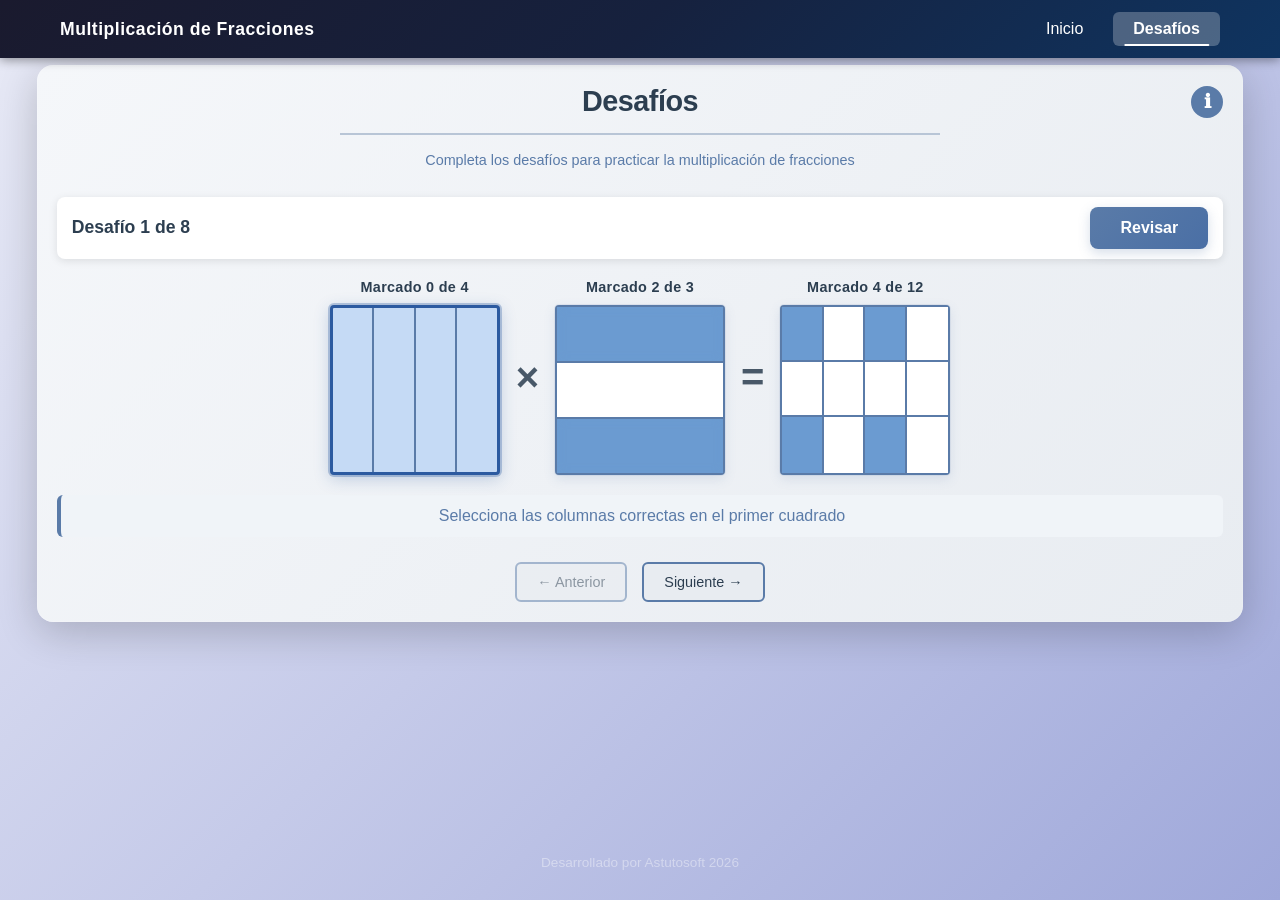
==== desafios.html @ 6903d4b6 "Desafíos: fondo más notorio en cuadro editable; subida de cambios" ====
<!DOCTYPE html>
<html lang="es">
<head>
    <meta charset="UTF-8">
    <meta name="viewport" content="width=device-width, initial-scale=1.0">
    <title>Desafíos - Multiplicación de Fracciones</title>
    <link rel="stylesheet" href="style.css">
</head>
<body class="page-desafios">
    <nav class="main-nav">
        <div class="nav-container">
            <div class="nav-title">Multiplicación de Fracciones</div>
            <div class="nav-links">
                <a href="index.html" class="nav-link">Inicio</a>
                <a href="desafios.html" class="nav-link active">Desafíos</a>
            </div>
        </div>
    </nav>
    <div class="container">
        <div class="header-section">
            <h1>Desafíos</h1>
            <button id="infoBtnDesafios" class="info-icon" aria-label="Instrucciones">ℹ</button>
        </div>
        <hr class="title-divider">
        <p class="brief-instruction">Completa los desafíos para practicar la multiplicación de fracciones</p>
        
        <!-- Modal de instrucciones -->
        <div id="instructionsModalDesafios" class="modal">
            <div class="modal-content">
                <div class="modal-header">
                    <h2>¿Qué hay que hacer?</h2>
                    <button class="close-btn" id="closeModalDesafios">&times;</button>
                </div>
                <div class="modal-body">
                    <p>En cada desafío verás tres cuadros que representan una multiplicación de fracciones. Según el desafío, <strong>solo uno de los cuadros es editable</strong> (se marca con borde más visible y parpadea al inicio).</p>
                    <ol>
                        <li><strong>Si el cuadro editable es el primero o el segundo:</strong> Haz clic en las columnas (primer cuadrado) o en las filas (segundo cuadrado) para marcar las partes que corresponden a la fracción. El cuadro de resultado muestra la respuesta correcta; tú debes elegir las columnas o filas que coincidan con ese resultado.</li>
                        <li><strong>Si el cuadro editable es el resultado:</strong> Los dos primeros cuadros van fijos. Haz clic en las celdas del cuadro resultado para marcar la zona que representa el producto de las fracciones mostradas.</li>
                        <li><strong>Revisar:</strong> Cuando creas que está bien, pulsa el botón «Revisar». Si es correcto verás un mensaje en verde; si no, en rojo. Puedes cambiar la selección y volver a revisar. Usa «Anterior» y «Siguiente» para cambiar de desafío.</li>
                    </ol>
                </div>
            </div>
        </div>
        
        <div class="challenge-info">
            <div class="challenge-counter">Desafío <span id="currentChallenge">1</span> de <span id="totalChallenges">8</span></div>
            <div class="challenge-feedback" id="challengeFeedback"></div>
            <button id="checkAnswer" class="check-btn">Revisar</button>
        </div>
        
        <div class="challenge-content">
            <div class="main-content">
                <table class="multiplication-table">
                    <tr>
                        <!-- Primer cuadrado (columnas) -->
                        <td class="table-cell square-cell">
                            <div class="square-container">
                                <div id="challengeSelection1" class="selection-text">Marcado 0 de 1</div>
                                <div id="challengeSquare1" class="square"></div>
                            </div>
                        </td>
                        
                        <!-- Signo de multiplicación -->
                        <td class="table-cell operator-cell">
                            <div class="operator">×</div>
                        </td>
                        
                        <!-- Segundo cuadrado (filas) -->
                        <td class="table-cell square-cell">
                            <div class="square-container">
                                <div id="challengeSelection2" class="selection-text">Marcado 0 de 1</div>
                                <div id="challengeSquare2" class="square"></div>
                            </div>
                        </td>
                        
                        <!-- Signo igual -->
                        <td class="table-cell operator-cell">
                            <div class="operator">=</div>
                        </td>
                        
                        <!-- Tercer cuadro: resultado (siempre visible) -->
                        <td class="table-cell result-cell">
                            <div class="challenge-result-wrapper">
                                <div id="challengeResultSelection" class="selection-text">Marcado 0 de 0</div>
                                <div id="challengeResultSquare" class="challenge-result-grid"></div>
                            </div>
                        </td>
                    </tr>
                </table>
            </div>
            
            <div class="challenge-instruction" id="challengeInstruction"></div>
            
            <div class="challenge-actions">
                <div class="nav-challenges">
                    <button id="prevChallenge" class="nav-challenge-btn" disabled>← Anterior</button>
                    <button id="nextChallenge" class="nav-challenge-btn">Siguiente →</button>
                </div>
            </div>
        </div>
    </div>
    
    <footer>
        <p>Desarrollado por Astutosoft 2026</p>
    </footer>
    
    <script src="desafios.js"></script>
</body>
</html>
---- style.css ----
* {
    margin: 0;
    padding: 0;
    box-sizing: border-box;
}

body {
    font-family: -apple-system, BlinkMacSystemFont, 'Segoe UI', 'Roboto', 'Oxygen', 'Ubuntu', 'Cantarell', sans-serif;
    background: linear-gradient(135deg, #e8eaf6 0%, #c5cae9 50%, #9fa8da 100%);
    min-height: 100vh;
    display: flex;
    flex-direction: column;
    justify-content: flex-start;
    align-items: center;
    padding: 5px;
    position: relative;
    overflow-y: auto;
}

/* Navegación */
.main-nav {
    position: fixed;
    top: 0;
    left: 0;
    right: 0;
    background: linear-gradient(135deg, #1a1a2e 0%, #16213e 50%, #0f3460 100%);
    box-shadow: 0 2px 10px rgba(0, 0, 0, 0.4);
    z-index: 100;
    padding: 12px 0;
}

.nav-container {
    max-width: 1200px;
    margin: 0 auto;
    display: flex;
    justify-content: space-between;
    align-items: center;
    gap: 20px;
    padding: 0 20px;
}

.nav-title {
    color: white;
    font-size: 1.1em;
    font-weight: 600;
    letter-spacing: 0.5px;
}

.nav-links {
    display: flex;
    gap: 10px;
}

.nav-link {
    color: white;
    text-decoration: none;
    font-weight: 500;
    font-size: 1em;
    padding: 8px 20px;
    border-radius: 6px;
    transition: all 0.3s ease;
    position: relative;
}

.nav-link:hover {
    background-color: rgba(255, 255, 255, 0.15);
    transform: translateY(-2px);
}

.nav-link.active {
    background-color: rgba(255, 255, 255, 0.25);
    font-weight: 600;
}

.nav-link.active::after {
    content: '';
    position: absolute;
    bottom: 0;
    left: 50%;
    transform: translateX(-50%);
    width: 80%;
    height: 2px;
    background-color: white;
    border-radius: 2px;
}

.container {
    background: linear-gradient(135deg, #f5f7fa 0%, #e8ecf1 100%);
    border-radius: 16px;
    padding: 20px;
    box-shadow: 0 10px 40px rgba(0, 0, 0, 0.2), 0 0 0 1px rgba(255, 255, 255, 0.1) inset;
    max-width: 95%;
    width: 100%;
    margin-top: 60px;
    margin-bottom: 20px;
}

/* Estilos para página de desafíos */
.challenge-info {
    display: flex;
    justify-content: space-between;
    align-items: center;
    gap: 15px;
    margin-bottom: 20px;
    padding: 10px 15px;
    background-color: white;
    border-radius: 8px;
    box-shadow: 0 2px 8px rgba(0, 0, 0, 0.1);
}

.challenge-info .check-btn {
    margin-left: auto;
}

.challenge-counter {
    font-size: 1.1em;
    font-weight: 600;
    color: #2c3e50;
}

.challenge-feedback {
    font-size: 0.95em;
    font-weight: 500;
    padding: 8px 15px;
    border-radius: 6px;
    transition: all 0.3s ease;
}

.challenge-feedback.correct {
    background-color: #4caf50;
    color: white;
}

.challenge-feedback.incorrect {
    background-color: #f44336;
    color: white;
}

.challenge-content {
    margin-top: 20px;
}

.challenge-instruction {
    text-align: center;
    font-size: 1em;
    font-weight: 500;
    color: #5a7ba8;
    margin: 20px 0;
    padding: 12px;
    background-color: #f0f4f8;
    border-radius: 6px;
    border-left: 4px solid #5a7ba8;
}

.challenge-actions {
    display: flex;
    flex-direction: column;
    align-items: center;
    gap: 15px;
    margin-top: 25px;
}

.check-btn {
    padding: 12px 30px;
    font-size: 1em;
    background: linear-gradient(135deg, #5a7ba8 0%, #4a6fa5 100%);
    color: white;
    border: none;
    border-radius: 8px;
    cursor: pointer;
    font-weight: 600;
    transition: all 0.3s ease;
    box-shadow: 0 4px 12px rgba(90, 123, 168, 0.25);
}

.check-btn:hover {
    background: linear-gradient(135deg, #4a6fa5 0%, #3d5f8f 100%);
    transform: translateY(-2px);
    box-shadow: 0 6px 16px rgba(90, 123, 168, 0.35);
}

.check-btn:active {
    transform: translateY(0);
}

.nav-challenges {
    display: flex;
    gap: 15px;
}

.nav-challenge-btn {
    padding: 10px 20px;
    font-size: 0.9em;
    background-color: #e8ecf1;
    color: #2c3e50;
    border: 2px solid #5a7ba8;
    border-radius: 6px;
    cursor: pointer;
    font-weight: 500;
    transition: all 0.3s ease;
}

.nav-challenge-btn:hover:not(:disabled) {
    background-color: #5a7ba8;
    color: white;
    transform: translateY(-2px);
}

.nav-challenge-btn:disabled {
    opacity: 0.5;
    cursor: not-allowed;
}

/* En desafíos: dos cuadros fijos y uno editable. Solo el editable se puede clicar. */
.challenge-square-fixed {
    pointer-events: none;
    cursor: default;
}

.challenge-square-editable {
    cursor: pointer;
}

/* Editable square stands out so the user knows which one to interact with */
.page-desafios .challenge-content .square.challenge-square-editable {
    border: 3px solid #2c5aa0;
    box-shadow: 0 0 0 2px rgba(44, 90, 160, 0.3), 0 4px 16px rgba(44, 90, 160, 0.25);
    background-color: #c5daf5;
}
.page-desafios .challenge-content .square.challenge-square-editable:hover {
    box-shadow: 0 0 0 2px rgba(44, 90, 160, 0.4), 0 6px 20px rgba(44, 90, 160, 0.3);
}

/* Blink 5 times when challenge loads so user spots the editable frame */
@keyframes challenge-frame-blink {
    0%, 9%, 19%, 29%, 39%, 49%, 59%, 69%, 79%, 89%, 100% {
        opacity: 1;
        box-shadow: 0 0 0 2px rgba(44, 90, 160, 0.3), 0 4px 16px rgba(44, 90, 160, 0.25);
    }
    4%, 14%, 24%, 34%, 44%, 54%, 64%, 74%, 84%, 94% {
        opacity: 0.65;
        box-shadow: 0 0 0 4px rgba(44, 90, 160, 0.6), 0 4px 20px rgba(44, 90, 160, 0.45);
    }
}

.page-desafios .challenge-content .square.challenge-square-editable.challenge-frame-blink {
    animation: challenge-frame-blink 2s ease-in-out 1;
}

/* Estilos para celdas en desafíos */
.square.grid .cell.correct-answer {
    background-color: #6b9bd1;
    border: 2px solid #5a7ba8;
}

.square.grid .cell.user-selected {
    background-color: #ffb74d;
    border: 2px solid #ffa726;
    box-shadow: inset 0 0 8px rgba(255, 183, 77, 0.4);
}

.square.grid .cell.user-selected.correct-answer {
    background-color: #6b9bd1;
    border: 2px solid #5a7ba8;
}

.header-section {
    position: relative;
    display: flex;
    justify-content: center;
    align-items: center;
    margin-bottom: 15px;
}

h1 {
    text-align: center;
    color: #2c3e50;
    margin: 0;
    font-size: 1.8em;
    font-weight: 600;
    letter-spacing: -0.5px;
}

.info-icon {
    position: absolute;
    right: 0;
    top: 50%;
    transform: translateY(-50%);
    width: 32px;
    height: 32px;
    border-radius: 50%;
    background-color: #5a7ba8;
    color: white;
    border: 2px solid #5a7ba8;
    font-size: 1.2em;
    font-weight: bold;
    cursor: pointer;
    display: flex;
    align-items: center;
    justify-content: center;
    transition: all 0.3s ease;
    line-height: 1;
}

.info-icon:hover {
    background-color: #4a6fa5;
    border-color: #4a6fa5;
    transform: translateY(-50%) scale(1.1);
    box-shadow: 0 4px 8px rgba(90, 123, 168, 0.3);
}

.info-icon:active {
    transform: translateY(-50%) scale(0.95);
}

.title-divider {
    border: none;
    border-top: 2px solid #b8c5d6;
    margin: 0 auto 15px auto;
    width: 80%;
    max-width: 600px;
}

.brief-instruction {
    text-align: center;
    color: #5a7ba8;
    font-size: 0.9em;
    font-weight: 500;
    margin: 0 auto 25px auto;
    max-width: 700px;
    line-height: 1.5;
    padding: 0 20px;
}

/* Modal/Popup */
.modal {
    display: none;
    position: fixed;
    z-index: 1000;
    left: 0;
    top: 0;
    width: 100%;
    height: 100%;
    background-color: rgba(0, 0, 0, 0.5);
    backdrop-filter: blur(4px);
    animation: fadeIn 0.3s ease;
}

.modal.show {
    display: flex;
    align-items: center;
    justify-content: center;
}

.modal-content {
    background-color: white;
    border-radius: 12px;
    box-shadow: 0 10px 40px rgba(0, 0, 0, 0.3);
    max-width: 600px;
    width: 90%;
    max-height: 80vh;
    overflow-y: auto;
    animation: slideDown 0.3s ease;
}

.modal-header {
    display: flex;
    justify-content: space-between;
    align-items: center;
    padding: 20px 25px;
    border-bottom: 2px solid #e8ecf1;
    background: linear-gradient(135deg, #5a7ba8 0%, #4a6fa5 100%);
    border-radius: 12px 12px 0 0;
}

.modal-header h2 {
    margin: 0;
    color: white;
    font-size: 1.5em;
    font-weight: 600;
}

.close-btn {
    background: none;
    border: none;
    color: white;
    font-size: 2em;
    font-weight: bold;
    cursor: pointer;
    line-height: 1;
    padding: 0;
    width: 32px;
    height: 32px;
    display: flex;
    align-items: center;
    justify-content: center;
    border-radius: 50%;
    transition: all 0.2s ease;
}

.close-btn:hover {
    background-color: rgba(255, 255, 255, 0.2);
    transform: rotate(90deg);
}

.modal-body {
    padding: 25px;
    color: #2c3e50;
}

.modal-body p {
    font-size: 1em;
    margin-bottom: 15px;
    font-weight: 500;
    line-height: 1.6;
}

.modal-body ol {
    font-size: 0.95em;
    line-height: 1.8;
    padding-left: 25px;
}

.modal-body li {
    margin-bottom: 12px;
}

.modal-body li strong {
    color: #5a7ba8;
    font-weight: 600;
}

@keyframes fadeIn {
    from {
        opacity: 0;
    }
    to {
        opacity: 1;
    }
}

@keyframes slideDown {
    from {
        transform: translateY(-50px);
        opacity: 0;
    }
    to {
        transform: translateY(0);
        opacity: 1;
    }
}

.main-content {
    display: flex;
    justify-content: center;
    width: 100%;
}

.multiplication-table {
    border-collapse: collapse;
    margin: 0 auto;
    width: auto;
}

.table-cell {
    vertical-align: middle;
    padding: 0 8px;
}

.square-cell {
    vertical-align: top;
}

.operator-cell {
    vertical-align: middle;
    text-align: center;
}

.result-cell {
    vertical-align: top;
}

.square-container {
    display: flex;
    flex-direction: column;
    align-items: center;
    gap: 6px;
}

.selection-text {
    font-size: 0.9em;
    color: #2c3e50;
    font-weight: 600;
    text-align: center;
    margin-bottom: 4px;
    letter-spacing: 0.3px;
}

.square {
    width: 170px;
    height: 170px;
    border: 2.5px solid #5a7ba8;
    background-color: #ffffff;
    position: relative;
    display: flex;
    cursor: pointer;
    box-shadow: 0 4px 12px rgba(90, 123, 168, 0.15), 0 0 0 1px rgba(90, 123, 168, 0.1);
    border-radius: 4px;
    transition: box-shadow 0.3s ease;
}

.square:hover {
    box-shadow: 0 6px 16px rgba(90, 123, 168, 0.2), 0 0 0 1px rgba(90, 123, 168, 0.15);
}

.square.hidden {
    display: none;
}

/* Columnas para el primer cuadrado */
.square.columns {
    flex-direction: row;
}

.square.columns .column {
    flex: 1;
    border-right: 2px solid #5a7ba8;
    display: flex;
    flex-direction: column;
    cursor: pointer;
    transition: all 0.25s ease;
}

.square.columns .column:last-child {
    border-right: none;
}

.square.columns .column.selected {
    background-color: #6b9bd1;
    box-shadow: inset 0 0 10px rgba(107, 155, 209, 0.3);
}

/* Filas para el segundo cuadrado */
.square.rows {
    flex-direction: column;
}

.square.rows .row {
    flex: 1;
    border-bottom: 2px solid #5a7ba8;
    display: flex;
    flex-direction: row;
    cursor: pointer;
    transition: all 0.25s ease;
}

.square.rows .row:last-child {
    border-bottom: none;
}

.square.rows .row.selected {
    background-color: #6b9bd1;
    box-shadow: inset 0 0 10px rgba(107, 155, 209, 0.3);
}

/* Cuadrado resultado (grid) */
.square.grid {
    display: grid;
    grid-template-columns: repeat(var(--cols), 1fr);
    grid-template-rows: repeat(var(--rows), 1fr);
    gap: 2px;
    background-color: #5a7ba8;
    padding: 2px;
    border-radius: 4px;
}

.square.grid .cell {
    background-color: #ffffff;
    cursor: pointer;
    transition: all 0.25s ease;
    border-radius: 2px;
}

.square.grid .cell.selected {
    background-color: #6b9bd1;
    box-shadow: inset 0 0 8px rgba(107, 155, 209, 0.4);
}

.buttons-container {
    display: flex;
    gap: 5px;
    flex-wrap: wrap;
    justify-content: center;
}

.num-btn {
    width: 34px;
    height: 34px;
    border: 2px solid #5a7ba8;
    background-color: #ffffff;
    color: #2c3e50;
    font-size: 0.9em;
    font-weight: 600;
    cursor: pointer;
    border-radius: 6px;
    transition: all 0.25s ease;
    box-shadow: 0 2px 4px rgba(0, 0, 0, 0.08);
}

.num-btn:hover {
    background-color: #f0f4f8;
    transform: translateY(-2px);
    box-shadow: 0 4px 8px rgba(0, 0, 0, 0.12);
}

.num-btn.active {
    background: linear-gradient(135deg, #5a7ba8 0%, #4a6fa5 100%);
    color: white;
    border-color: #4a6fa5;
    box-shadow: 0 4px 12px rgba(90, 123, 168, 0.3);
}

.operator {
    font-size: 2.5em;
    color: #2c3e50;
    font-weight: 600;
    margin: 0;
    opacity: 0.85;
    line-height: 1;
}

.info-text {
    font-size: 0.8em;
    color: #5a7ba8;
    font-weight: 500;
    text-align: center;
    margin: 5px 0;
    white-space: nowrap;
    letter-spacing: 0.3px;
}

.result-container {
    display: flex;
    flex-direction: column;
    align-items: center;
    gap: 6px;
    position: relative;
}

.result-text-btn {
    font-size: 0.75em;
    color: #5a7ba8;
    background: none;
    border: none;
    cursor: pointer;
    font-weight: 500;
    padding: 4px 8px;
    margin-bottom: 4px;
    text-decoration: underline;
    transition: all 0.2s ease;
    letter-spacing: 0.2px;
}

.result-text-btn:hover {
    color: #4a6fa5;
    text-decoration: none;
}

.result-text-btn:active {
    opacity: 0.7;
}

.result-placeholder {
    background-color: #d4dde8 !important;
    border: 2.5px solid #b8c5d6 !important;
    cursor: not-allowed;
    opacity: 0.6;
    width: 170px !important;
    height: 170px !important;
    min-height: 170px !important;
}

.result-container.showing-result {
    align-items: center;
}

.result-container.showing-result .result-text-btn {
    display: none !important;
}

.result-container.showing-result .result-placeholder {
    display: none !important;
}

.result-container.showing-result .square.grid {
    display: grid !important;
    margin-top: 0;
}

.result-container:not(.showing-result) .square.grid {
    display: none !important;
}

/* ========== Página Desafíos: CSS propio para cuadros, celdas y selecciones (mismo color, reglas distintas a Inicio) ========== */
.page-desafios .challenge-content .square {
    width: 170px;
    height: 170px;
    border: 2.5px solid #5a7ba8;
    background-color: #ffffff;
    position: relative;
    display: flex;
    cursor: pointer;
    box-shadow: 0 4px 12px rgba(90, 123, 168, 0.15), 0 0 0 1px rgba(90, 123, 168, 0.1);
    border-radius: 4px;
    transition: box-shadow 0.3s ease;
}

.page-desafios .challenge-content .square:hover {
    box-shadow: 0 6px 16px rgba(90, 123, 168, 0.2), 0 0 0 1px rgba(90, 123, 168, 0.15);
}

.page-desafios .challenge-content .square.columns .column {
    flex: 1;
    border-right: 2px solid #5a7ba8;
    display: flex;
    flex-direction: column;
    cursor: pointer;
    transition: all 0.25s ease;
}

.page-desafios .challenge-content .square.columns .column:last-child {
    border-right: none;
}

.page-desafios .challenge-content .square.columns .column.selected {
    background-color: #6b9bd1;
    box-shadow: inset 0 0 10px rgba(107, 155, 209, 0.3);
}

.page-desafios .challenge-content .square.rows .row {
    flex: 1;
    border-bottom: 2px solid #5a7ba8;
    display: flex;
    flex-direction: row;
    cursor: pointer;
    transition: all 0.25s ease;
}

.page-desafios .challenge-content .square.rows .row:last-child {
    border-bottom: none;
}

.page-desafios .challenge-content .square.rows .row.selected {
    background-color: #6b9bd1;
    box-shadow: inset 0 0 10px rgba(107, 155, 209, 0.3);
}

/* Cuadro de resultado en desafíos: mismo aspecto que los otros dos cuadros */
.challenge-result-wrapper {
    display: flex;
    flex-direction: column;
    align-items: center;
    gap: 6px;
}

.challenge-result-grid {
    width: 170px;
    height: 170px;
    display: grid;
    grid-template-columns: repeat(var(--cols), 1fr);
    grid-template-rows: repeat(var(--rows), 1fr);
    border: 2.5px solid #5a7ba8;
    background-color: #ffffff;
    border-radius: 4px;
    box-shadow: 0 4px 12px rgba(90, 123, 168, 0.15), 0 0 0 1px rgba(90, 123, 168, 0.1);
    pointer-events: none;
}

.challenge-result-cell {
    background-color: #ffffff;
    border-right: 2px solid #5a7ba8;
    border-bottom: 2px solid #5a7ba8;
}

.challenge-result-cell.cell-last-col {
    border-right: none;
}

.challenge-result-cell.cell-last-row {
    border-bottom: none;
}

.challenge-result-cell.challenge-result-cell-marked {
    background-color: #6b9bd1;
}

/* Cuando el cuadro resultado es editable (desafío type 'result') */
.challenge-result-wrapper.challenge-result-editable .challenge-result-grid {
    border: 3px solid #2c5aa0;
    box-shadow: 0 0 0 2px rgba(44, 90, 160, 0.3), 0 4px 16px rgba(44, 90, 160, 0.25);
    background-color: #c5daf5;
    cursor: pointer;
}

.challenge-result-wrapper.challenge-result-editable .challenge-result-grid:hover {
    box-shadow: 0 0 0 2px rgba(44, 90, 160, 0.4), 0 6px 20px rgba(44, 90, 160, 0.3);
}

.page-desafios .challenge-result-grid.challenge-frame-blink {
    animation: challenge-frame-blink 2s ease-in-out 1;
}

.page-desafios .challenge-content .square.challenge-square-fixed {
    pointer-events: none;
    cursor: default;
}

.result-container:not(.showing-result) .result-placeholder {
    display: flex !important;
}

.result-container.showing-result #resultSelection {
    display: block !important;
}

#resultSquare.hidden {
    display: none !important;
}

#resultSelection.hidden {
    display: none !important;
}

footer {
    text-align: center;
    position: absolute;
    bottom: 20px;
    left: 0;
    right: 0;
    width: 100%;
    padding: 10px 0;
}

footer p {
    color: rgba(255, 255, 255, 0.4);
    font-size: 0.85em;
    font-weight: 400;
}

@media (max-width: 1000px) {
    .multiplication-table {
        display: block;
    }
    
    .multiplication-table tr {
        display: flex;
        flex-direction: column;
        align-items: center;
    }
    
    .table-cell {
        display: block;
        padding: 10px 0;
    }
    
    .operator {
        transform: rotate(90deg);
        margin: 10px 0;
    }
    
    .info-text {
        margin: 6px 0;
    }
    
    .result-text-btn {
        margin-bottom: 6px;
    }
    
    .square {
        width: 160px;
        height: 160px;
    }
    
    h1 {
        font-size: 1.5em;
    }
    
    .container {
        max-width: 100%;
        padding: 20px;
    }
}
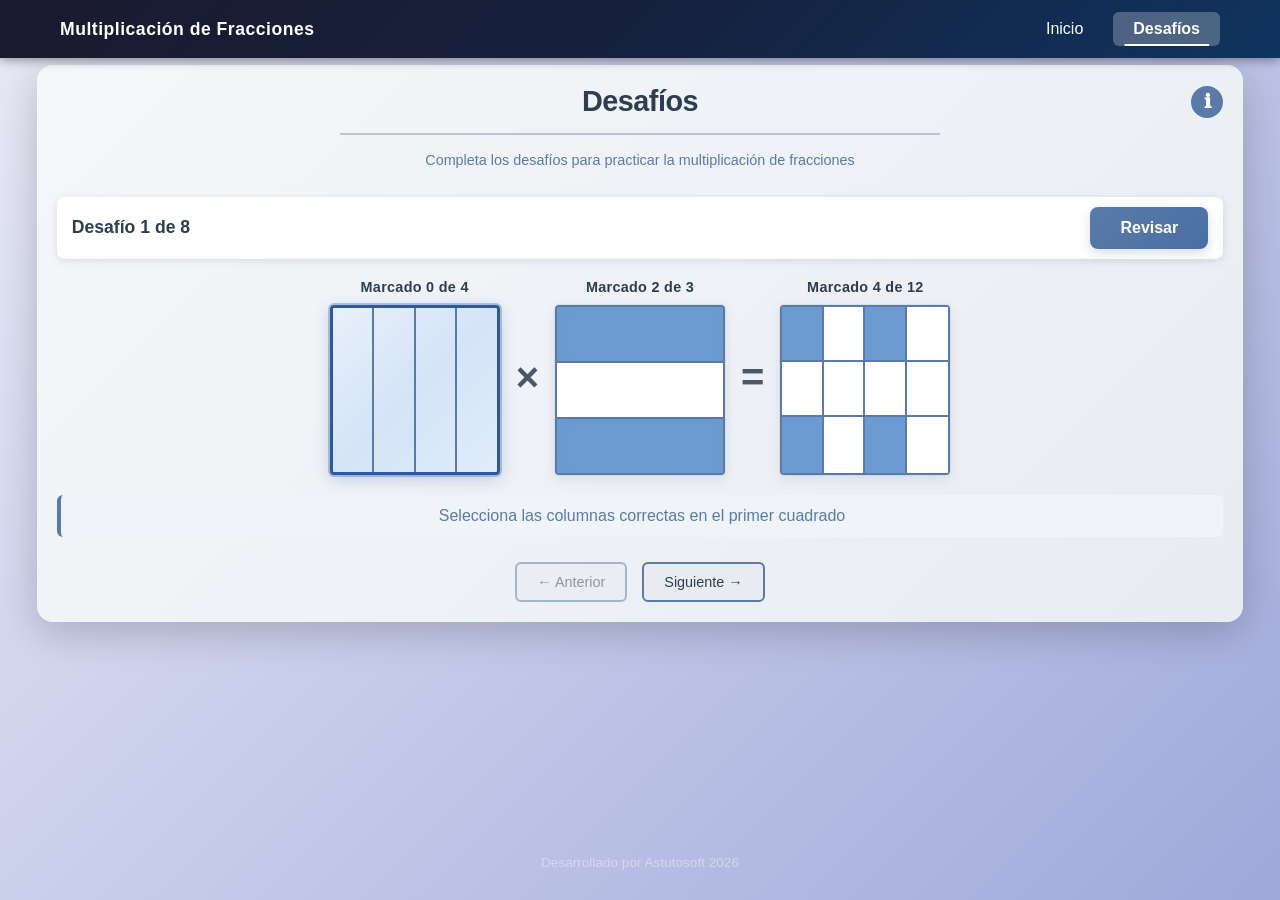
==== commit ddd0dfaa: "Meta description, mensaje incorrecto corto, responsive barra y cuadros; fondo editable con degradado" ====
--- a/desafios.html
+++ b/desafios.html
@@ -3,6 +3,7 @@
 <head>
     <meta charset="UTF-8">
     <meta name="viewport" content="width=device-width, initial-scale=1.0">
+    <meta name="description" content="Practica la multiplicación de fracciones con 8 desafíos: marca columnas, filas o el resultado según el reto y revisa si es correcto.">
     <title>Desafíos - Multiplicación de Fracciones</title>
     <link rel="stylesheet" href="style.css">
 </head>
--- a/style.css
+++ b/style.css
@@ -225,7 +225,7 @@
 .page-desafios .challenge-content .square.challenge-square-editable {
     border: 3px solid #2c5aa0;
     box-shadow: 0 0 0 2px rgba(44, 90, 160, 0.3), 0 4px 16px rgba(44, 90, 160, 0.25);
-    background-color: #c5daf5;
+    background: linear-gradient(135deg, #e8f0fa 0%, #d4e4f7 50%, #e0ecf9 100%);
 }
 .page-desafios .challenge-content .square.challenge-square-editable:hover {
     box-shadow: 0 0 0 2px rgba(44, 90, 160, 0.4), 0 6px 20px rgba(44, 90, 160, 0.3);
@@ -798,7 +798,7 @@
 .challenge-result-wrapper.challenge-result-editable .challenge-result-grid {
     border: 3px solid #2c5aa0;
     box-shadow: 0 0 0 2px rgba(44, 90, 160, 0.3), 0 4px 16px rgba(44, 90, 160, 0.25);
-    background-color: #c5daf5;
+    background: linear-gradient(135deg, #e8f0fa 0%, #d4e4f7 50%, #e0ecf9 100%);
     cursor: pointer;
 }
 
@@ -889,4 +889,57 @@
         max-width: 100%;
         padding: 20px;
     }
-}
+    
+    .challenge-result-grid {
+        width: 160px !important;
+        height: 160px !important;
+    }
+    
+    .page-desafios .challenge-content .square {
+        width: 160px !important;
+        height: 160px !important;
+    }
+}
+
+@media (max-width: 600px) {
+    .challenge-info {
+        flex-wrap: wrap;
+        gap: 10px;
+        padding: 10px 12px;
+    }
+    
+    .challenge-counter {
+        font-size: 0.95em;
+        width: 100%;
+        text-align: center;
+    }
+    
+    .challenge-feedback {
+        font-size: 0.9em;
+        padding: 6px 12px;
+        text-align: center;
+        order: 3;
+        width: 100%;
+    }
+    
+    .challenge-info .check-btn {
+        margin-left: 0;
+        width: 100%;
+        order: 2;
+    }
+    
+    .square,
+    .challenge-result-grid {
+        width: 140px !important;
+        height: 140px !important;
+    }
+    
+    .page-desafios .challenge-content .square {
+        width: 140px !important;
+        height: 140px !important;
+    }
+    
+    .selection-text {
+        font-size: 0.85em;
+    }
+}
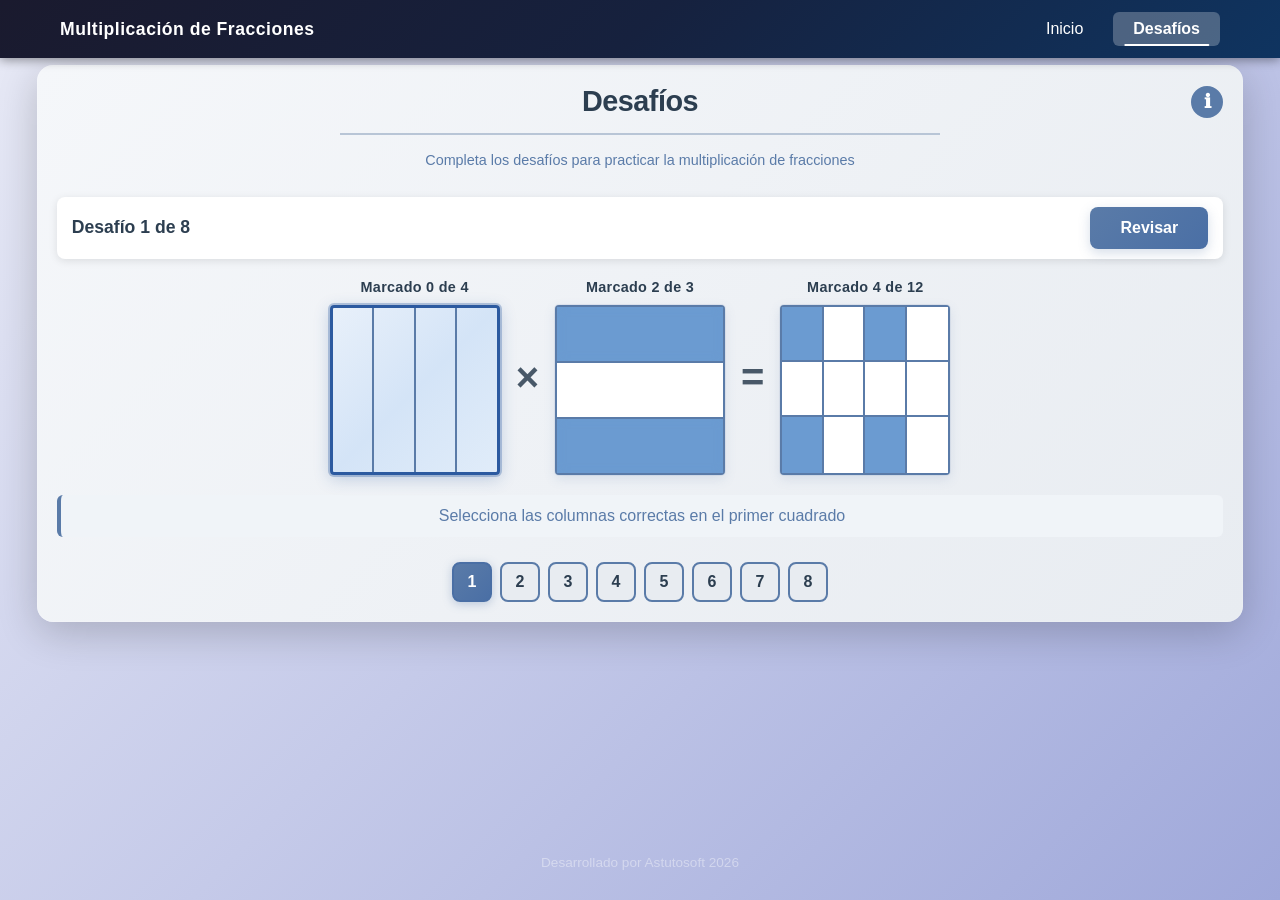
==== commit 61cef12a: "Desafíos: botones numerados 1-8, botón Siguiente desafío al acertar" ====
--- a/desafios.html
+++ b/desafios.html
@@ -45,7 +45,10 @@
         
         <div class="challenge-info">
             <div class="challenge-counter">Desafío <span id="currentChallenge">1</span> de <span id="totalChallenges">8</span></div>
-            <div class="challenge-feedback" id="challengeFeedback"></div>
+            <div class="challenge-feedback-wrap">
+                <div class="challenge-feedback" id="challengeFeedback"></div>
+                <button id="nextAfterCorrect" class="next-after-correct-btn" style="display: none;">Siguiente desafío →</button>
+            </div>
             <button id="checkAnswer" class="check-btn">Revisar</button>
         </div>
         
@@ -93,10 +96,7 @@
             <div class="challenge-instruction" id="challengeInstruction"></div>
             
             <div class="challenge-actions">
-                <div class="nav-challenges">
-                    <button id="prevChallenge" class="nav-challenge-btn" disabled>← Anterior</button>
-                    <button id="nextChallenge" class="nav-challenge-btn">Siguiente →</button>
-                </div>
+                <div id="challengeNavNumbers" class="challenge-nav-numbers"></div>
             </div>
         </div>
     </div>
--- a/style.css
+++ b/style.css
@@ -112,6 +112,34 @@
     margin-left: auto;
 }
 
+.challenge-feedback-wrap {
+    display: flex;
+    align-items: center;
+    gap: 10px;
+    flex-wrap: wrap;
+}
+
+.next-after-correct-btn {
+    display: inline-flex;
+    align-items: center;
+    padding: 8px 16px;
+    font-size: 0.9em;
+    font-weight: 600;
+    color: white;
+    background: linear-gradient(135deg, #4caf50 0%, #43a047 100%);
+    border: none;
+    border-radius: 8px;
+    cursor: pointer;
+    transition: all 0.25s ease;
+    box-shadow: 0 2px 8px rgba(76, 175, 80, 0.35);
+}
+
+.next-after-correct-btn:hover {
+    background: linear-gradient(135deg, #43a047 0%, #388e3c 100%);
+    transform: translateY(-1px);
+    box-shadow: 0 4px 12px rgba(76, 175, 80, 0.4);
+}
+
 .challenge-counter {
     font-size: 1.1em;
     font-weight: 600;
@@ -183,32 +211,38 @@
     transform: translateY(0);
 }
 
-.nav-challenges {
-    display: flex;
-    gap: 15px;
-}
-
-.nav-challenge-btn {
-    padding: 10px 20px;
-    font-size: 0.9em;
+.challenge-nav-numbers {
+    display: flex;
+    flex-wrap: wrap;
+    justify-content: center;
+    gap: 8px;
+}
+
+.challenge-nav-num-btn {
+    width: 40px;
+    height: 40px;
+    padding: 0;
+    font-size: 1em;
+    font-weight: 600;
+    color: #2c3e50;
     background-color: #e8ecf1;
-    color: #2c3e50;
     border: 2px solid #5a7ba8;
-    border-radius: 6px;
-    cursor: pointer;
-    font-weight: 500;
-    transition: all 0.3s ease;
-}
-
-.nav-challenge-btn:hover:not(:disabled) {
-    background-color: #5a7ba8;
-    color: white;
+    border-radius: 8px;
+    cursor: pointer;
+    transition: all 0.25s ease;
+}
+
+.challenge-nav-num-btn:hover {
+    background-color: #d0d8e4;
     transform: translateY(-2px);
-}
-
-.nav-challenge-btn:disabled {
-    opacity: 0.5;
-    cursor: not-allowed;
+    box-shadow: 0 2px 8px rgba(90, 123, 168, 0.25);
+}
+
+.challenge-nav-num-btn.active {
+    background: linear-gradient(135deg, #5a7ba8 0%, #4a6fa5 100%);
+    color: white;
+    border-color: #4a6fa5;
+    box-shadow: 0 2px 10px rgba(90, 123, 168, 0.35);
 }
 
 /* En desafíos: dos cuadros fijos y uno editable. Solo el editable se puede clicar. */
@@ -914,12 +948,16 @@
         text-align: center;
     }
     
+    .challenge-feedback-wrap {
+        width: 100%;
+        order: 3;
+        justify-content: center;
+    }
+    
     .challenge-feedback {
         font-size: 0.9em;
         padding: 6px 12px;
         text-align: center;
-        order: 3;
-        width: 100%;
     }
     
     .challenge-info .check-btn {
